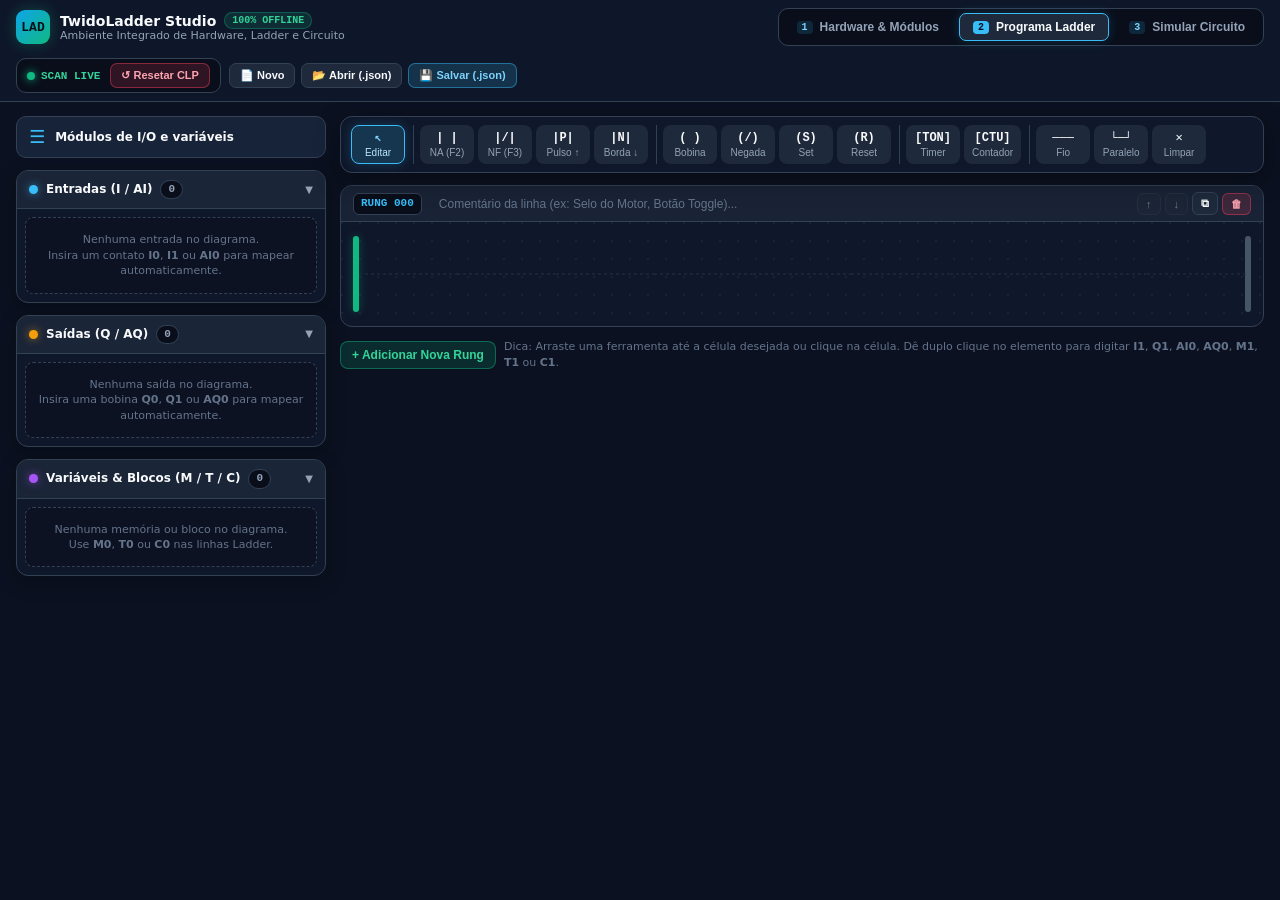
==== index.html @ b41e049b "criação" ====
<!DOCTYPE html>
<html lang="pt-BR">

<head>
    <meta charset="UTF-8" />
    <meta name="viewport" content="width=device-width, initial-scale=1.0" />
    <title>TwidoLadder Studio — Controlador Principal</title>
    <style>
        :root {
            --bg-app: #0b1120;
            --bg-panel: #0f172a;
            --bg-card: #1e293b;
            --bg-card-hover: #263349;
            --bg-input: #090e1a;
            --border-subtle: #334155;
            --border-strong: #475569;
            --text-primary: #f8fafc;
            --text-secondary: #94a3b8;
            --accent-emerald: #10b981;
            --accent-sky: #38bdf8;
            --accent-amber: #f59e0b;
            --accent-rose: #f43f5e;
            --font-sans: system-ui, -apple-system, BlinkMacSystemFont, "Segoe UI", Roboto, sans-serif;
            --font-mono: ui-monospace, SFMono-Regular, Menlo, Monaco, Consolas, "Liberation Mono", monospace;
        }

        * {
            box-sizing: border-box;
            margin: 0;
            padding: 0;
        }

        html,
        body {
            height: 100%;
            background-color: var(--bg-app);
            color: var(--text-primary);
            font-family: var(--font-sans);
            font-size: 13px;
            overflow: hidden;
        }

        .main-shell {
            display: flex;
            flex-direction: column;
            height: 100vh;
            width: 100vw;
        }

        .topbar {
            background: rgba(15, 23, 42, 0.96);
            border-bottom: 1px solid var(--border-subtle);
            padding: 8px 16px;
            display: flex;
            flex-wrap: wrap;
            align-items: center;
            justify-content: space-between;
            gap: 12px;
            flex-shrink: 0;
            z-index: 50;
        }

        .brand-group {
            display: flex;
            align-items: center;
            gap: 10px;
        }

        .brand-badge {
            width: 34px;
            height: 34px;
            border-radius: 9px;
            background: linear-gradient(135deg, #0ea5e9, #10b981);
            display: flex;
            align-items: center;
            justify-content: center;
            font-family: var(--font-mono);
            font-weight: 800;
            font-size: 13px;
            color: #041019;
            box-shadow: 0 0 14px rgba(16, 185, 129, 0.3);
            flex-shrink: 0;
        }

        .brand-title {
            font-weight: 700;
            font-size: 14px;
            display: flex;
            align-items: center;
            gap: 8px;
        }

        .offline-pill {
            font-family: var(--font-mono);
            font-size: 10px;
            font-weight: 700;
            padding: 2px 7px;
            border-radius: 999px;
            background: rgba(16, 185, 129, 0.14);
            color: #34d399;
            border: 1px solid rgba(16, 185, 129, 0.35);
        }

        .brand-sub {
            font-size: 11px;
            color: var(--text-secondary);
        }

        .nav-tabs {
            display: flex;
            align-items: center;
            gap: 6px;
            background: var(--bg-input);
            border: 1px solid var(--border-subtle);
            padding: 4px;
            border-radius: 10px;
        }

        .nav-tab {
            display: inline-flex;
            align-items: center;
            gap: 7px;
            padding: 6px 13px;
            border-radius: 7px;
            border: 1px solid transparent;
            background: transparent;
            color: var(--text-secondary);
            font-size: 12px;
            font-weight: 600;
            cursor: pointer;
            transition: all 0.14s ease;
            white-space: nowrap;
        }

        .nav-tab:hover {
            color: var(--text-primary);
            background: rgba(30, 41, 59, 0.7);
        }

        .nav-tab.active {
            background: var(--bg-card);
            color: var(--text-primary);
            border-color: var(--accent-sky);
            box-shadow: 0 0 12px rgba(56, 189, 248, 0.18);
        }

        .tab-step {
            font-family: var(--font-mono);
            font-size: 10px;
            font-weight: 800;
            padding: 1px 5px;
            border-radius: 4px;
            background: rgba(56, 189, 248, 0.15);
            color: #7dd3fc;
        }

        .nav-tab.active .tab-step {
            background: var(--accent-sky);
            color: #041019;
        }

        .right-controls {
            display: flex;
            flex-wrap: wrap;
            align-items: center;
            gap: 8px;
        }

        .live-reset-bar {
            display: flex;
            align-items: center;
            gap: 10px;
            background: var(--bg-input);
            border: 1px solid var(--border-subtle);
            border-radius: 10px;
            padding: 4px 10px;
        }

        .live-indicator {
            display: flex;
            align-items: center;
            gap: 6px;
            font-family: var(--font-mono);
            font-size: 11px;
            color: #34d399;
            font-weight: 700;
        }

        .pulse-dot {
            width: 8px;
            height: 8px;
            border-radius: 50%;
            background: #10b981;
            box-shadow: 0 0 8px #10b981;
            animation: pulseLive 1.5s infinite ease-in-out;
        }

        @keyframes pulseLive {

            0%,
            100% {
                opacity: 1;
                transform: scale(1);
            }

            50% {
                opacity: 0.45;
                transform: scale(0.88);
            }
        }

        .file-actions {
            display: flex;
            align-items: center;
            gap: 6px;
        }

        .btn {
            display: inline-flex;
            align-items: center;
            justify-content: center;
            gap: 6px;
            padding: 5px 10px;
            border-radius: 7px;
            border: 1px solid var(--border-subtle);
            background: var(--bg-card);
            color: var(--text-primary);
            font-size: 11px;
            font-weight: 600;
            cursor: pointer;
            transition: all 0.14s ease;
            white-space: nowrap;
        }

        .btn:hover {
            background: var(--bg-card-hover);
            border-color: var(--border-strong);
        }

        .btn-sky {
            background: rgba(56, 189, 248, 0.16);
            border-color: rgba(56, 189, 248, 0.45);
            color: #7dd3fc;
        }

        .btn-sky:hover {
            background: rgba(56, 189, 248, 0.25);
        }

        .btn-rose {
            background: rgba(244, 63, 94, 0.16);
            border-color: rgba(244, 63, 94, 0.45);
            color: #fda4af;
        }

        .btn-rose:hover {
            background: rgba(244, 63, 94, 0.28);
        }

        .screens-stage {
            position: relative;
            flex: 1;
            width: 100%;
            overflow: hidden;
            background: var(--bg-app);
        }

        .screen-frame {
            position: absolute;
            inset: 0;
            width: 100%;
            height: 100%;
            border: 0;
            display: none;
            background: var(--bg-app);
        }

        .screen-frame.active {
            display: block;
        }

        .toast {
            position: fixed;
            bottom: 18px;
            left: 50%;
            transform: translateX(-50%) translateY(20px);
            background: #1e293b;
            border: 1px solid var(--accent-emerald);
            color: #f8fafc;
            padding: 8px 14px;
            border-radius: 999px;
            font-size: 12px;
            font-weight: 600;
            opacity: 0;
            pointer-events: none;
            transition: all 0.2s ease;
            z-index: 200;
            box-shadow: 0 10px 25px rgba(0, 0, 0, 0.45);
        }

        .toast.show {
            opacity: 1;
            transform: translateX(-50%) translateY(0);
        }
    </style>
</head>

<body>
    <div class="main-shell">
        <header class="topbar">
            <div class="brand-group">
                <div class="brand-badge">LAD</div>
                <div>
                    <div class="brand-title">
                        TwidoLadder Studio
                        <span class="offline-pill">100% OFFLINE</span>
                    </div>
                    <div class="brand-sub">Ambiente Integrado de Hardware, Ladder e Circuito</div>
                </div>
            </div>

            <nav class="nav-tabs" aria-label="Navegação entre telas">
                <button type="button" class="nav-tab" data-target-screen="describe">
                    <span class="tab-step">1</span>
                    <span>Hardware &amp; Módulos</span>
                </button>
                <button type="button" class="nav-tab active" data-target-screen="program">
                    <span class="tab-step">2</span>
                    <span>Programa Ladder</span>
                </button>
                <button type="button" class="nav-tab" data-target-screen="simulate">
                    <span class="tab-step">3</span>
                    <span>Simular Circuito</span>
                </button>
            </nav>

            <div class="right-controls">
                <div class="live-reset-bar">
                    <div class="live-indicator" title="Ciclo de varredura do CLP ativo">
                        <span class="pulse-dot"></span>
                        <span>SCAN LIVE</span>
                    </div>
                    <button type="button" id="btnResetPlc" class="btn btn-rose"
                        title="Zerar estados do CLP e da simulação">
                        ↺ Resetar CLP
                    </button>
                </div>

                <div class="file-actions">
                    <button type="button" id="btnNewProject" class="btn" title="Iniciar projeto em branco">
                        📄 Novo
                    </button>
                    <button type="button" id="btnOpenJson" class="btn" title="Abrir arquivo (.json)">
                        📂 Abrir (.json)
                    </button>
                    <button type="button" id="btnSaveJson" class="btn btn-sky" title="Salvar projeto completo (.json)">
                        💾 Salvar (.json)
                    </button>
                    <input type="file" id="fileInputJson" accept=".json" style="display:none" />
                </div>
            </div>
        </header>

        <main class="screens-stage">
            <iframe id="frameDescribe" class="screen-frame" src="telas/describe/tela_describe.html"
                title="Descrição de Hardware"></iframe>
            <iframe id="frameProgram" class="screen-frame active" src="telas/program/tela_program.html"
                title="Programa Ladder"></iframe>
            <iframe id="frameSimulate" class="screen-frame" src="telas/simulate/tela_simulate.html"
                title="Simulação de Circuito"></iframe>
        </main>
    </div>

    <div id="toast" class="toast"></div>

    <script>
        (function () {
            'use strict';

            const frames = {
                describe: document.getElementById('frameDescribe'),
                program: document.getElementById('frameProgram'),
                simulate: document.getElementById('frameSimulate')
            };

            const centralState = {
                activeScreen: 'program',
                hardware: {
                    mode: 'adaptive',
                    cpu: {
                        model: 'CLP Modular Adaptativo',
                        power: '24V DC',
                        di: 8,
                        do: 6,
                        ai: 0,
                        ao: 0,
                        maxModules: 7
                    },
                    modules: []
                },
                program: {
                    rungs: [],
                    tags: {},
                    mapped: { inputs: [], outputs: [], vars: [], digitalInputs: [], digitalOutputs: [], analogInputs: [], analogOutputs: [] },
                    bits: {},
                    timers: {},
                    counters: {}
                },
                circuit: {
                    components: [],
                    wires: []
                }
            };

            function showToast(msg) {
                const el = document.getElementById('toast');
                el.textContent = msg;
                el.classList.add('show');
                clearTimeout(el._timer);
                el._timer = setTimeout(() => el.classList.remove('show'), 2300);
            }

            function sendToFrame(frameEl, message) {
                if (frameEl && frameEl.contentWindow) {
                    frameEl.contentWindow.postMessage(message, '*');
                }
            }

            function broadcast(message, excludeWindow = null) {
                Object.values(frames).forEach(frameEl => {
                    if (frameEl.contentWindow && frameEl.contentWindow !== excludeWindow) {
                        frameEl.contentWindow.postMessage(message, '*');
                    }
                });
            }

            function switchScreen(screenKey) {
                if (!frames[screenKey]) return;
                centralState.activeScreen = screenKey;

                document.querySelectorAll('.nav-tab').forEach(btn => {
                    btn.classList.toggle('active', btn.dataset.targetScreen === screenKey);
                });

                Object.entries(frames).forEach(([key, frameEl]) => {
                    frameEl.classList.toggle('active', key === screenKey);
                });

                sendToFrame(frames[screenKey], {
                    type: 'PROGRAM_STATE_SYNC',
                    payload: centralState.program
                });
                sendToFrame(frames[screenKey], {
                    type: 'HARDWARE_STATE_SYNC',
                    payload: centralState.hardware
                });
            }

            document.querySelectorAll('.nav-tab').forEach(btn => {
                btn.addEventListener('click', () => {
                    switchScreen(btn.dataset.targetScreen);
                });
            });

            document.getElementById('btnResetPlc').addEventListener('click', () => {
                broadcast({ type: 'CMD_RESET_PLC' });
                showToast('CLP resetado em todas as telas.');
            });

            document.getElementById('btnNewProject').addEventListener('click', () => {
                broadcast({ type: 'CMD_NEW_PROJECT' });
                showToast('Novo projeto em branco iniciado.');
            });

            document.getElementById('btnSaveJson').addEventListener('click', () => {
                const payload = {
                    app: 'TwidoLadderStudio',
                    version: 3,
                    createdAt: new Date().toISOString(),
                    hardware: centralState.hardware,
                    rungs: centralState.program.rungs,
                    tags: centralState.program.tags,
                    circuit: centralState.circuit
                };
                const blob = new Blob([JSON.stringify(payload, null, 2)], { type: 'application/json' });
                const url = URL.createObjectURL(blob);
                const a = document.createElement('a');
                a.href = url;
                a.download = 'projeto-clp.json';
                a.click();
                URL.revokeObjectURL(url);
                showToast('Projeto salvo em projeto-clp.json');
            });

            const fileInput = document.getElementById('fileInputJson');
            document.getElementById('btnOpenJson').addEventListener('click', () => fileInput.click());
            fileInput.addEventListener('change', (e) => {
                const file = e.target.files?.[0];
                if (!file) return;
                const reader = new FileReader();
                reader.onload = (ev) => {
                    try {
                        const data = JSON.parse(ev.target.result);
                        if (!Array.isArray(data.rungs)) throw new Error('Formato inválido');

                        if (data.hardware) {
                            centralState.hardware = { ...centralState.hardware, ...data.hardware };
                            sendToFrame(frames.describe, { type: 'LOAD_HARDWARE_DATA', payload: centralState.hardware });
                            sendToFrame(frames.program, { type: 'HARDWARE_STATE_SYNC', payload: centralState.hardware });
                            sendToFrame(frames.simulate, { type: 'HARDWARE_STATE_SYNC', payload: centralState.hardware });
                        }
                        sendToFrame(frames.program, {
                            type: 'LOAD_PROGRAM_DATA',
                            payload: { rungs: data.rungs, tags: data.tags || {} }
                        });
                        if (data.circuit) {
                            centralState.circuit = data.circuit;
                            sendToFrame(frames.simulate, { type: 'LOAD_CIRCUIT_DATA', payload: data.circuit });
                        }
                        showToast('Projeto carregado com sucesso!');
                    } catch (err) {
                        showToast('Erro ao abrir o arquivo JSON.');
                    }
                };
                reader.readAsText(file);
                e.target.value = '';
            });

            window.addEventListener('message', (e) => {
                const msg = e.data;
                if (!msg || typeof msg !== 'object') return;

                if (msg.type === 'PROGRAM_STATE_SYNC') {
                    centralState.program = { ...centralState.program, ...msg.payload };
                    broadcast({ type: 'PROGRAM_STATE_SYNC', payload: centralState.program }, e.source);
                } else if (msg.type === 'HARDWARE_STATE_SYNC') {
                    centralState.hardware = { ...centralState.hardware, ...msg.payload };
                    broadcast({ type: 'HARDWARE_STATE_SYNC', payload: centralState.hardware }, e.source);
                } else if (msg.type === 'CIRCUIT_STATE_SYNC') {
                    centralState.circuit = { ...centralState.circuit, ...msg.payload };
                    broadcast({ type: 'CIRCUIT_STATE_SYNC', payload: centralState.circuit }, e.source);
                } else if (msg.type === 'EXTERNAL_INPUT_STATE') {
                    sendToFrame(frames.program, msg);
                } else if (msg.type === 'REQUEST_INITIAL_SYNC') {
                    sendToFrame(frames.program, { type: 'REQUEST_SYNC' });
                    if (e.source) {
                        e.source.postMessage({ type: 'PROGRAM_STATE_SYNC', payload: centralState.program }, '*');
                        e.source.postMessage({ type: 'HARDWARE_STATE_SYNC', payload: centralState.hardware }, '*');
                    }
                } else if (msg.type === 'NAVIGATE_SCREEN') {
                    switchScreen(msg.screen);
                }
            });
        })();
    </script>
</body>

</html>
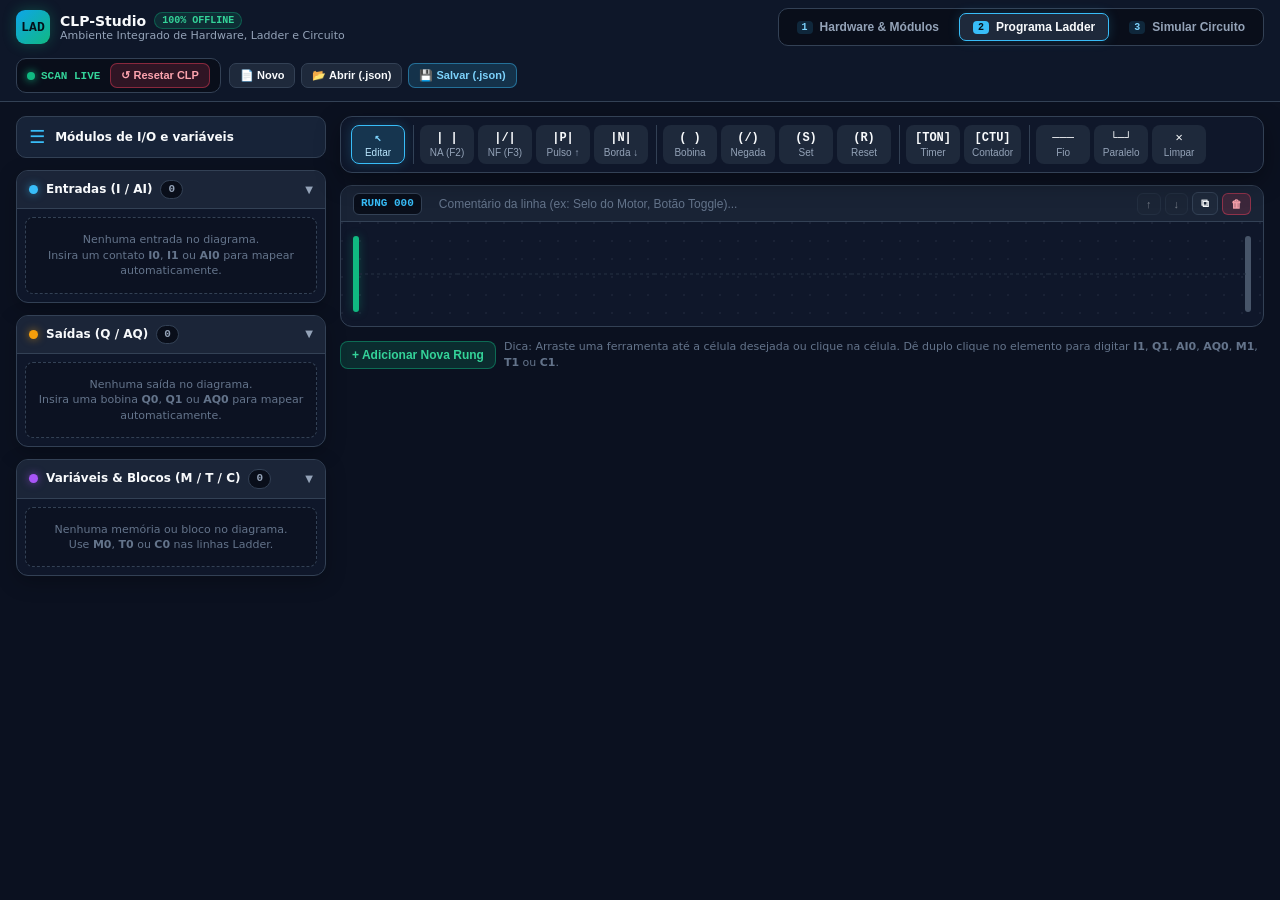
==== commit a684fb77: "Update index.html" ====
--- a/index.html
+++ b/index.html
@@ -4,7 +4,7 @@
 <head>
     <meta charset="UTF-8" />
     <meta name="viewport" content="width=device-width, initial-scale=1.0" />
-    <title>TwidoLadder Studio — Controlador Principal</title>
+    <title>CLP-Studio</title>
     <style>
         :root {
             --bg-app: #0b1120;
@@ -312,7 +312,7 @@
                 <div class="brand-badge">LAD</div>
                 <div>
                     <div class="brand-title">
-                        TwidoLadder Studio
+                        CLP-Studio
                         <span class="offline-pill">100% OFFLINE</span>
                     </div>
                     <div class="brand-sub">Ambiente Integrado de Hardware, Ladder e Circuito</div>
@@ -474,7 +474,7 @@
 
             document.getElementById('btnSaveJson').addEventListener('click', () => {
                 const payload = {
-                    app: 'TwidoLadderStudio',
+                    app: 'CLPStudio',
                     version: 3,
                     createdAt: new Date().toISOString(),
                     hardware: centralState.hardware,
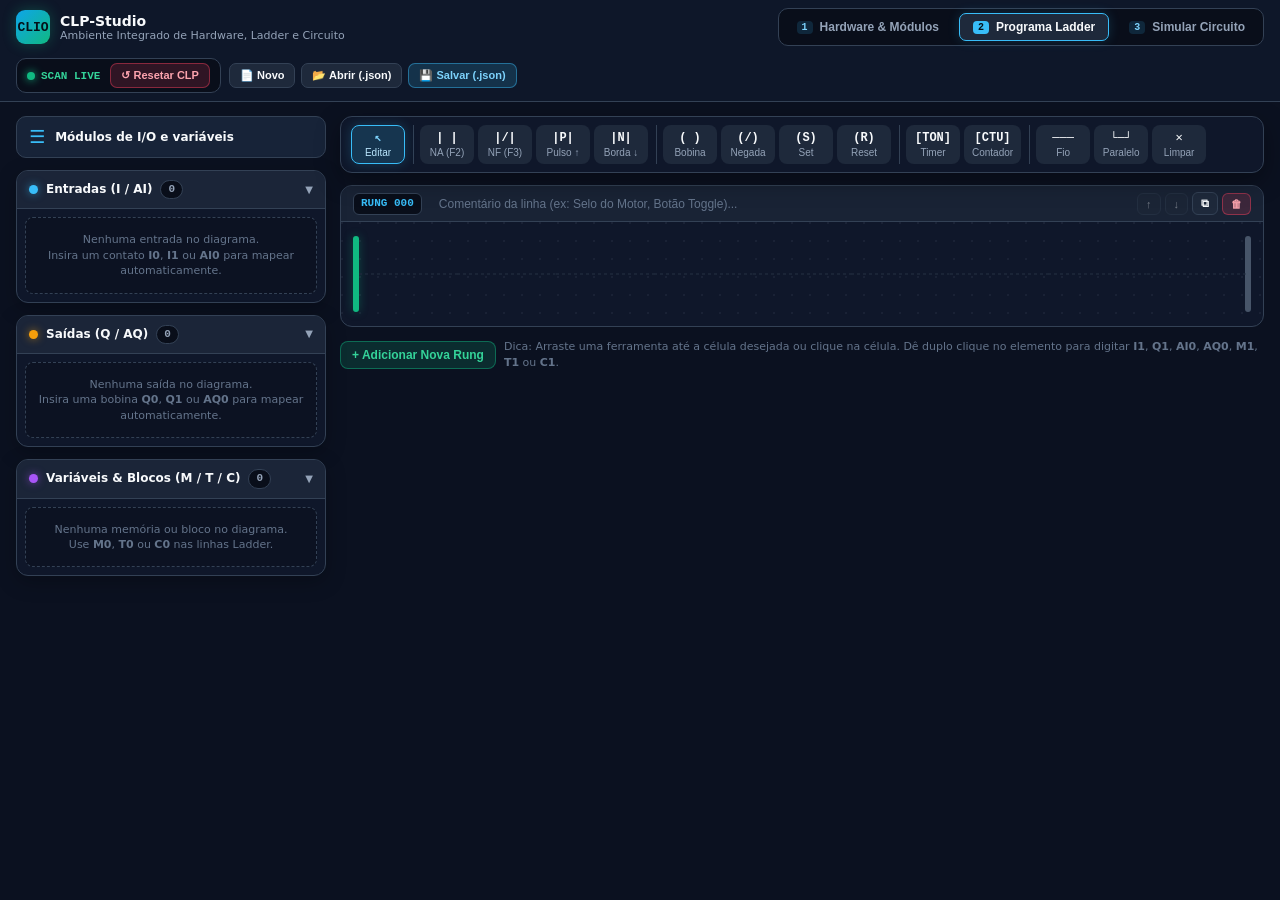
==== commit 9396202b: "Update index.html" ====
--- a/index.html
+++ b/index.html
@@ -309,11 +309,11 @@
     <div class="main-shell">
         <header class="topbar">
             <div class="brand-group">
-                <div class="brand-badge">LAD</div>
+                <div class="brand-badge">CLIO</div>
                 <div>
                     <div class="brand-title">
                         CLP-Studio
-                        <span class="offline-pill">100% OFFLINE</span>
+                        
                     </div>
                     <div class="brand-sub">Ambiente Integrado de Hardware, Ladder e Circuito</div>
                 </div>
